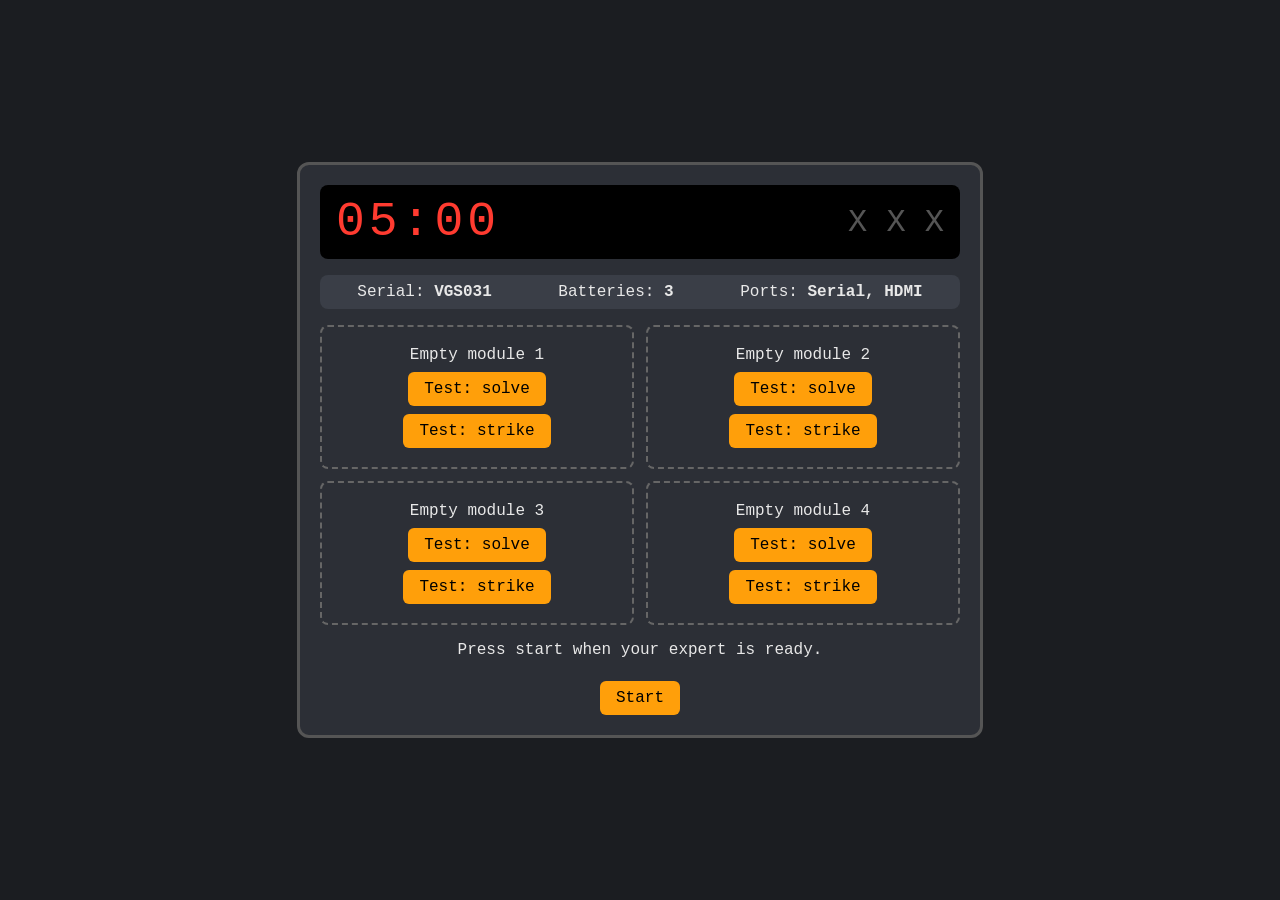
==== bomb.html @ 82b0885e "first iteration" ====
<!DOCTYPE html>
<html lang="en">
<head>
  <meta charset="UTF-8">
  <meta name="viewport" content="width=device-width, initial-scale=1">
  <title>Page 42, Probably - Bomb</title>
  <link rel="stylesheet" href="css/bomb.css">
</head>
<body>
  <main class="bomb" id="bomb">
    <header class="top">
      <div class="timer" id="timer">05:00</div>
      <div class="strikes" id="strikes" aria-label="Strikes"></div>
    </header>

    <section class="info">
      <div>Serial: <strong id="serial">------</strong></div>
      <div>Batteries: <strong id="batteries">0</strong></div>
      <div>Ports: <strong id="ports">none</strong></div>
    </section>

    <section class="slots" id="slots"></section>

    <p class="message" id="message">Press start when your expert is ready.</p>
    <button id="startBtn">Start</button>
  </main>

  <script src="js/bomb.js"></script>
</body>
</html>
---- css/bomb.css ----
body {
  margin: 0;
  min-height: 100vh;
  background: #1b1d21;
  color: #e8e8e8;
  font-family: "Courier New", monospace;
  display: flex;
  justify-content: center;
  align-items: center;
}

.bomb {
  background: #2c2f36;
  border: 3px solid #555;
  border-radius: 12px;
  padding: 20px;
  width: min(640px, 94vw);
  text-align: center;
}

.bomb.flash { animation: flash 0.4s; }
@keyframes flash { 50% { background: #7a1f1f; } }

.top {
  display: flex;
  justify-content: space-between;
  align-items: center;
  background: #000;
  padding: 10px 16px;
  border-radius: 8px;
}

.timer { font-size: 3rem; color: #ff3b30; letter-spacing: 4px; }
.strikes { font-size: 2rem; color: #555; }
.strikes .on { color: #ff3b30; }

.info {
  display: flex;
  justify-content: space-around;
  flex-wrap: wrap;
  gap: 8px;
  margin: 16px 0;
  padding: 8px;
  background: #3a3e47;
  border-radius: 8px;
}

.slots {
  display: grid;
  grid-template-columns: 1fr 1fr;
  gap: 12px;
}

.slot {
  min-height: 120px;
  border: 2px dashed #666;
  border-radius: 8px;
  padding: 10px;
  display: flex;
  flex-direction: column;
  justify-content: center;
  align-items: center;
  gap: 8px;
}

.slot.solved { border: 2px solid #34c759; background: #1d3a27; }

button {
  font: inherit;
  padding: 8px 16px;
  border-radius: 6px;
  border: 0;
  background: #ff9f0a;
  cursor: pointer;
}

.message { min-height: 1.5em; }
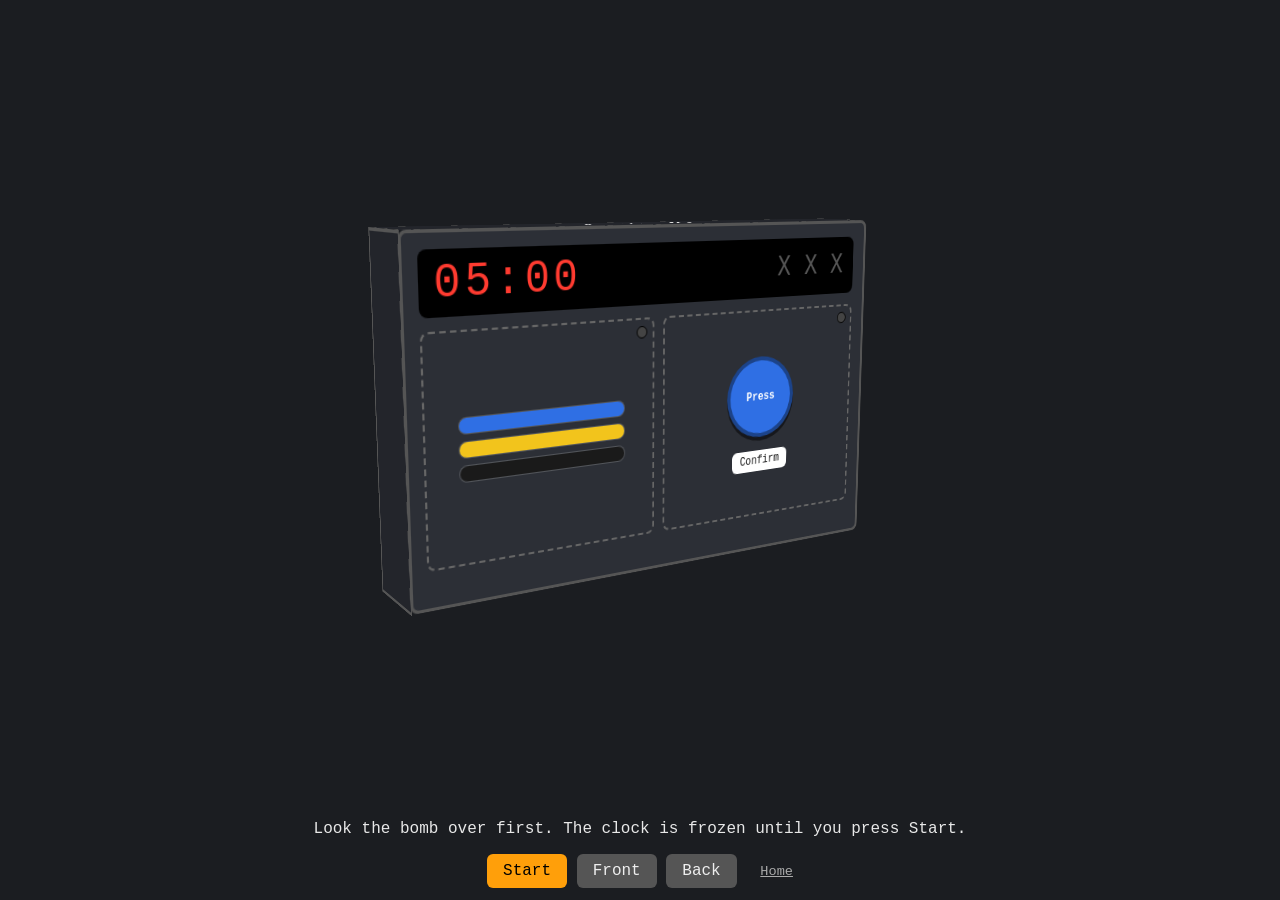
==== commit f6b2879d: "added main machenics and some modules" ====
--- a/bomb.html
+++ b/bomb.html
@@ -3,28 +3,48 @@
 <head>
   <meta charset="UTF-8">
   <meta name="viewport" content="width=device-width, initial-scale=1">
-  <title>Page 42, Probably - Bomb</title>
+  <title>Probably Boom - Bomb</title>
   <link rel="stylesheet" href="css/bomb.css">
+  <link rel="stylesheet" href="css/bomb-extras.css">
 </head>
 <body>
-  <main class="bomb" id="bomb">
-    <header class="top">
-      <div class="timer" id="timer">05:00</div>
-      <div class="strikes" id="strikes" aria-label="Strikes"></div>
-    </header>
+  <div class="scene" id="scene">
+    <div class="cube" id="cube">
 
-    <section class="info">
-      <div>Serial: <strong id="serial">------</strong></div>
-      <div>Batteries: <strong id="batteries">0</strong></div>
-      <div>Ports: <strong id="ports">none</strong></div>
-    </section>
+      <!-- FRONT: timer, strikes, 2 modules -->
+      <div class="face front">
+        <header class="top">
+          <div class="timer" id="timer">05:00</div>
+          <div class="strikes" id="strikes"></div>
+        </header>
+        <section class="slots" id="slots-front"></section>
+      </div>
 
-    <section class="slots" id="slots"></section>
+      <!-- BACK: 4 modules -->
+      <div class="face back">
+        <section class="slots" id="slots-back"></section>
+      </div>
 
-    <p class="message" id="message">Press start when your expert is ready.</p>
+      <!-- SIDES: info the defuser has to read out -->
+      <div class="face side right"><div class="batteries" id="batteries"></div></div>
+      <div class="face side left"><div class="ports" id="ports"></div></div>
+      <div class="face side topf"><div class="label">Serial: <strong id="serial">------</strong></div></div>
+      <div class="face side bottomf"><div class="label">Probably Boom</div></div>
+    </div>
+  </div>
+
+  <div class="controls">
+    <p class="message" id="message">Look the bomb over first. The clock is frozen until you press Start.</p>
     <button id="startBtn">Start</button>
-  </main>
+    <button id="frontBtn" class="small">Front</button>
+    <button id="backBtn" class="small">Back</button>
+    <a class="home-link" href="index.html">Home</a>
+  </div>
 
+  <script src="js/modules/wires.js"></script>
+  <script src="js/modules/button.js"></script>
+  <script src="js/modules/timer.js"></script>
+  <script src="js/modules/math.js"></script>
   <script src="js/bomb.js"></script>
 </body>
 </html>
--- a/css/bomb.css
+++ b/css/bomb.css
@@ -1,70 +1,110 @@
 body {
   margin: 0;
-  min-height: 100vh;
+  height: 100vh;
+  box-sizing: border-box;
+  padding-bottom: 110px;          /* room for the fixed controls */
   background: #1b1d21;
   color: #e8e8e8;
   font-family: "Courier New", monospace;
   display: flex;
   justify-content: center;
   align-items: center;
-}
-
-.bomb {
+  overflow: hidden;
+}
+
+/* ---------- 3D box ---------- */
+.scene {
+  width: 520px;
+  height: 340px;
+  perspective: 1200px;
+  cursor: grab;
+  touch-action: none;
+  user-select: none;
+}
+.scene.dragging { cursor: grabbing; }
+
+.cube {
+  position: relative;
+  width: 520px;
+  height: 340px;
+  transform-style: preserve-3d;
+}
+.cube.snap { transition: transform 0.6s ease; }
+
+.face {
+  position: absolute;
+  box-sizing: border-box;
   background: #2c2f36;
   border: 3px solid #555;
-  border-radius: 12px;
-  padding: 20px;
-  width: min(640px, 94vw);
+  backface-visibility: hidden;
+}
+/* Box is 520 wide, 340 tall, 70 deep. */
+.front { width: 520px; height: 340px; padding: 14px; border-radius: 8px; transform: translateZ(35px); }
+.back  { width: 520px; height: 340px; padding: 14px; border-radius: 8px; transform: rotateY(180deg) translateZ(35px); }
+
+/* Sides are a few px bigger than needed so they overlap the edges (no gaps). */
+.side { background: #23252b; border-radius: 0; }
+.right   { width: 78px;  height: 340px; left: 221px; transform: rotateY(90deg)  translateZ(260px); }
+.left    { width: 78px;  height: 340px; left: 221px; transform: rotateY(-90deg) translateZ(260px); }
+.topf    { width: 520px; height: 78px;  top: 131px;  transform: rotateX(90deg)  translateZ(170px); }
+.bottomf { width: 520px; height: 78px;  top: 131px;  transform: rotateX(-90deg) translateZ(170px); }
+
+.label {
+  height: 100%;
+  display: flex;
+  align-items: center;
+  justify-content: center;
   text-align: center;
-}
-
-.bomb.flash { animation: flash 0.4s; }
+  color: #ddd;
+}
+.label.vertical { writing-mode: vertical-rl; }
+
+.face.flash { animation: flash 0.4s; }
 @keyframes flash { 50% { background: #7a1f1f; } }
 
+/* ---------- Face contents ---------- */
 .top {
   display: flex;
   justify-content: space-between;
   align-items: center;
   background: #000;
-  padding: 10px 16px;
+  padding: 6px 14px;
   border-radius: 8px;
-}
-
-.timer { font-size: 3rem; color: #ff3b30; letter-spacing: 4px; }
-.strikes { font-size: 2rem; color: #555; }
+  margin-bottom: 12px;
+}
+.timer { font-size: 2.6rem; color: #ff3b30; letter-spacing: 4px; }
+.strikes { font-size: 1.8rem; color: #555; }
 .strikes .on { color: #ff3b30; }
 
-.info {
-  display: flex;
-  justify-content: space-around;
-  flex-wrap: wrap;
-  gap: 8px;
-  margin: 16px 0;
-  padding: 8px;
-  background: #3a3e47;
-  border-radius: 8px;
-}
-
-.slots {
-  display: grid;
-  grid-template-columns: 1fr 1fr;
-  gap: 12px;
-}
+.slots { display: grid; grid-template-columns: 1fr 1fr; gap: 10px; }
+.front .slots { height: 215px; }
+.back .slots  { height: 100%; grid-template-rows: 1fr 1fr; }
 
 .slot {
-  min-height: 120px;
   border: 2px dashed #666;
   border-radius: 8px;
-  padding: 10px;
+  padding: 6px;
   display: flex;
   flex-direction: column;
   justify-content: center;
   align-items: center;
-  gap: 8px;
-}
-
+  gap: 5px;
+  text-align: center;
+  font-size: 0.85rem;
+}
+.slot button { padding: 4px 10px; font-size: 0.75rem; }
 .slot.solved { border: 2px solid #34c759; background: #1d3a27; }
 
+/* ---------- Controls (pinned to the bottom) ---------- */
+.controls {
+  position: fixed;
+  left: 0; right: 0; bottom: 0;
+  padding: 12px;
+  text-align: center;
+  background: #1b1d21;
+  z-index: 10;
+}
+.message { min-height: 1.5em; margin: 0 0 10px; }
 button {
   font: inherit;
   padding: 8px 16px;
@@ -73,5 +113,131 @@
   background: #ff9f0a;
   cursor: pointer;
 }
-
-.message { min-height: 1.5em; }
+button.small { background: #555; color: #eee; }
+/* ---------- Bomb face contents ---------- */
+.face.left {
+  display: flex;
+  align-items: center;
+  justify-content: center;
+}
+
+.face.left .dvi {
+  --ink: #111;
+  --fill: #23252b;      /* matches .side background */
+  font-size: 5px;      /* port is ~21.8em long = ~240px, ~57px thick */
+  display: flex;
+  align-items: center;
+  flex: none;           /* don't let flex squash it into the 72px width */
+  transform: rotate(90deg);
+}
+
+.dvi .hole {
+  width: 1.4em; height: 1.4em;
+  border: .2em solid var(--ink);
+  border-radius: 50%;
+  box-sizing: border-box;
+}
+
+.dvi .shell {
+  --shape: polygon(0 0, 100% 0, 97% 100%, 3% 100%);
+  position: relative;
+  width: 19em; height: 5.2em;
+  background: var(--ink);
+  clip-path: var(--shape);
+  display: flex; align-items: center; justify-content: space-evenly;
+}
+.dvi .shell::before {
+  content: ""; position: absolute; inset: .2em;
+  background: var(--fill);
+  clip-path: var(--shape);
+}
+.dvi .shell > * { position: relative; }
+
+.dvi .pins {
+  width: 8em; height: 3em;
+  background: radial-gradient(circle, var(--ink) .2em, transparent .25em) 0 0 / 1em 1em;
+}
+.dvi .divider { width: .2em; height: 3.6em; background: var(--ink); }
+.dvi .blade   { width: 2em; height: .2em; background: var(--ink); }
+
+/* ---------- Module LED (top right corner) ---------- */
+.slot { position: relative; }
+.slot-body { display: flex; flex-direction: column; align-items: center; gap: 5px; }
+.led {
+  position: absolute; top: 6px; right: 6px;
+  width: 10px; height: 10px; border-radius: 50%;
+  background: #444; border: 1px solid #000;
+}
+.slot.solved .led { background: #34c759; box-shadow: 0 0 8px #34c759; }
+
+/* ---------- Batteries (right side) ---------- */
+.face.right { display: flex; align-items: center; justify-content: center; }
+.batteries {
+  display: flex; flex-wrap: wrap; justify-content: center; align-content: center;
+  gap: 14px 10px; width: 64px;
+}
+.battery {
+  position: relative; box-sizing: border-box;
+  border: 2px solid #111; border-radius: 4px; background: #c9a227;
+  display: flex; align-items: center; justify-content: center;
+  font-size: 10px; font-weight: bold; color: #111;
+}
+.battery::before {            /* the little nub on top */
+  content: ""; position: absolute; top: -6px; left: 50%; transform: translateX(-50%);
+  width: 40%; height: 5px; background: #999; border-radius: 2px 2px 0 0;
+}
+.battery.aa { width: 20px; height: 50px; }
+.battery.d  { width: 30px; height: 62px; }
+
+/* ---------- Ports (left side) ---------- */
+.ports { display: flex; flex-direction: column; align-items: center; gap: 6px; width: 100%; }
+.port-cell.tall { width: 100%; height: 118px; display: flex; align-items: center; justify-content: center; }
+.port-chip {
+  width: 60px; height: 38px; box-sizing: border-box;
+  background: #111; border: 2px solid #000; border-radius: 6px;
+  color: #ddd; font-size: 9px; line-height: 1.1; text-align: center;
+  display: flex; align-items: center; justify-content: center;
+}
+
+/* ---------- Wires module ---------- */
+.wires { display: flex; flex-direction: column; gap: 8px; width: 170px; }
+.wire {
+  height: 14px; border-radius: 7px; cursor: pointer;
+  background: var(--c); box-shadow: 0 0 0 1px rgba(255,255,255,.18);
+}
+.wire:hover { filter: brightness(1.25); }
+.wire.cut {                       /* a cut wire shows two stubs with a gap */
+  background: linear-gradient(90deg, var(--c) 0 32%, transparent 32% 68%, var(--c) 68% 100%);
+  box-shadow: none; cursor: default; filter: none;
+}
+
+/* ---------- Button module ---------- */
+.button-module { display: flex; flex-direction: column; align-items: center; gap: 14px; }
+.main-btn {
+  width: 84px; height: 84px; border-radius: 50%;
+  background: var(--c); color: #fff; font-weight: bold; font-size: 0.9rem;
+  border: 4px solid rgba(0,0,0,.4); box-shadow: 0 4px 0 rgba(0,0,0,.5);
+}
+.main-btn:active { transform: translateY(3px); box-shadow: 0 1px 0 rgba(0,0,0,.5); }
+.confirm-btn { background: #fff; color: #111; padding: 4px 14px; font-size: 0.75rem; }
+
+/* ---------- Home link ---------- */
+.home-link { color: #aaa; margin-left: 14px; font-size: 0.85rem; }
+
+/* ---------- Timer module (lamp) ---------- */
+.lamp-module { display: flex; flex-direction: column; align-items: center; gap: 12px; }
+.lamp {
+  width: 62px; height: 62px; padding: 0; border-radius: 50%;
+  background: var(--c); border: 4px solid rgba(0,0,0,.45); box-shadow: 0 0 14px var(--c);
+}
+
+/* ---------- Mathematics module ---------- */
+.math-module { display: flex; flex-direction: column; align-items: center; gap: 8px; }
+.math-display {
+  font-size: 1.25rem; letter-spacing: 2px; padding: 4px 12px; border-radius: 4px;
+  background: #000; color: #7cfc00;
+}
+.math-module input {
+  width: 90px; font: inherit; text-align: center; padding: 3px; border-radius: 4px;
+  border: 2px solid #666; background: #111; color: #eee;
+}
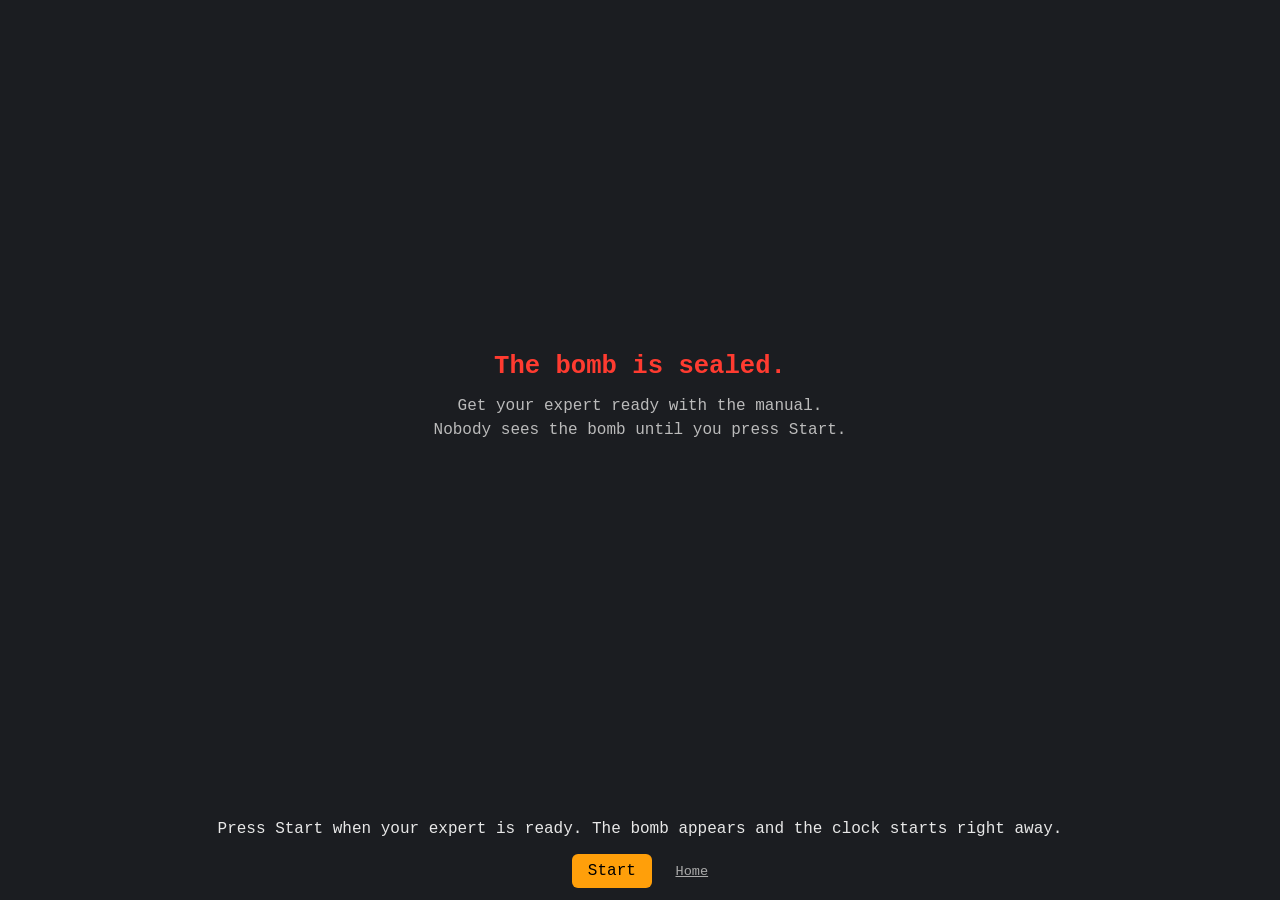
==== commit 2744b9a3: "Added morse module and some randomness, and fixed some issues with manuel" ====
--- a/bomb.html
+++ b/bomb.html
@@ -7,7 +7,9 @@
   <link rel="stylesheet" href="css/bomb.css">
   <link rel="stylesheet" href="css/bomb-extras.css">
 </head>
-<body>
+<body class="pre-start">
+  <div class="ready"><strong>The bomb is sealed.</strong>Get your expert ready with the manual. Nobody sees the bomb until you press Start.</div>
+
   <div class="scene" id="scene">
     <div class="cube" id="cube">
 
@@ -34,7 +36,7 @@
   </div>
 
   <div class="controls">
-    <p class="message" id="message">Look the bomb over first. The clock is frozen until you press Start.</p>
+    <p class="message" id="message">Press Start when your expert is ready. The bomb appears and the clock starts right away.</p>
     <button id="startBtn">Start</button>
     <button id="frontBtn" class="small">Front</button>
     <button id="backBtn" class="small">Back</button>
@@ -45,6 +47,7 @@
   <script src="js/modules/button.js"></script>
   <script src="js/modules/timer.js"></script>
   <script src="js/modules/math.js"></script>
+  <script src="js/modules/morse.js"></script>
   <script src="js/bomb.js"></script>
 </body>
 </html>
--- a/css/bomb.css
+++ b/css/bomb.css
@@ -240,4 +240,32 @@
 .math-module input {
   width: 90px; font: inherit; text-align: center; padding: 3px; border-radius: 4px;
   border: 2px solid #666; background: #111; color: #eee;
+}
+
+/* ---------- Pre-start: the bomb stays hidden until Start ---------- */
+.ready { text-align: center; max-width: 420px; line-height: 1.5; color: #bbb; }
+.ready strong { display: block; font-size: 1.6rem; color: #ff3b30; margin-bottom: 8px; }
+body:not(.pre-start) .ready { display: none; }
+body.pre-start .scene, body.pre-start #frontBtn, body.pre-start #backBtn { display: none; }
+
+/* ---------- Timer module (gauge) ---------- */
+.gauge-module { display: flex; flex-direction: column; align-items: center; gap: 6px; }
+.gauge { width: 150px; height: auto; display: block; }
+.gauge .seg { cursor: pointer; stroke: #2c2f36; stroke-width: 3; }
+.gauge .seg:hover { filter: brightness(1.25); }
+.gauge .needle { transform-origin: 100px 100px; transition: transform 0.35s ease; fill: #eee; stroke: #000; stroke-width: 1; pointer-events: none; }
+
+/* ---------- Morse module ---------- */
+.morse-module { display: flex; flex-direction: column; align-items: center; gap: 8px; }
+.morse-screen {
+  height: 44px; width: 150px; border-radius: 6px; background: #000;
+  display: flex; align-items: center; justify-content: center; gap: 10px;
+}
+.morse-screen i { display: block; background: #ffd60a; height: 12px; }
+.morse-screen i.dot { width: 12px; border-radius: 50%; }
+.morse-screen i.dash { width: 34px; border-radius: 6px; }
+.morse-screen .repeat { color: #ffd60a; font-size: 1.7rem; }
+.morse-module input {
+  width: 90px; font: inherit; text-align: center; text-transform: uppercase; padding: 3px; border-radius: 4px;
+  border: 2px solid #666; background: #111; color: #eee;
 }
